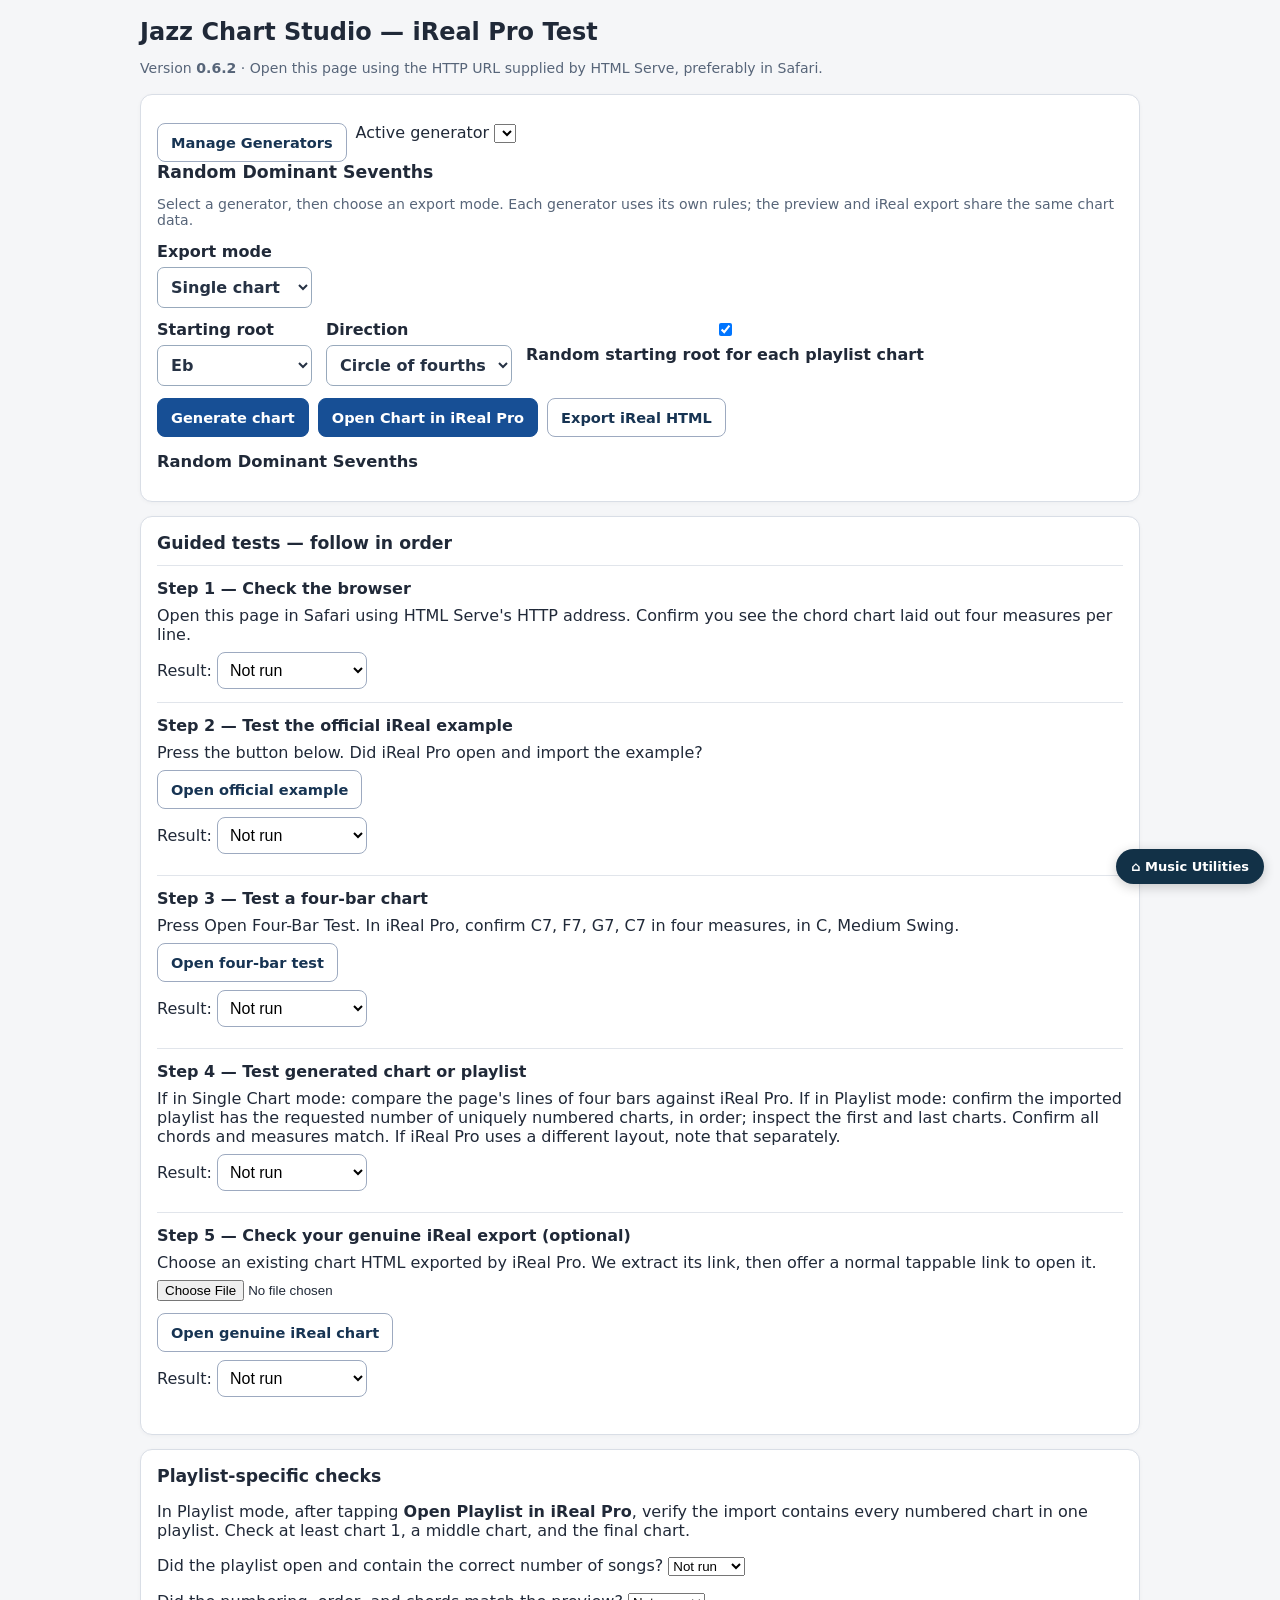
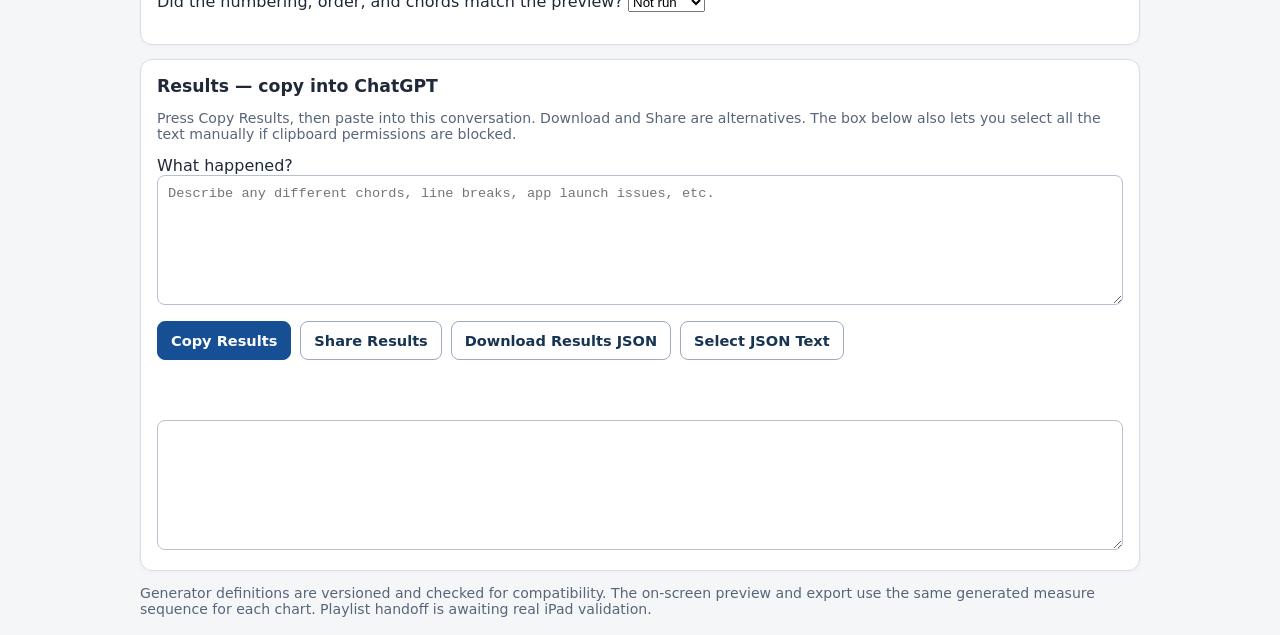
==== jazz-chart-studio-v0.6.2/index.html @ 8193cdda "Deploy jazz-chart-studio-v0.6.2/index.html" ====
<!doctype html>
<html lang="en"><head><meta charset="utf-8"><meta name="viewport" content="width=device-width, initial-scale=1"><title>Jazz Chart Studio — Guided iReal Pro Test</title><link rel="stylesheet" href="css/style.css"></head>
<body><main class="wrap"><header><h1>Jazz Chart Studio — iReal Pro Test</h1><p class="muted">Version <strong id="app-version">0.6.2</strong> · Open this page using the HTTP URL supplied by HTML Serve, preferably in Safari.</p></header>
<section class="panel"><div class="actions"><button id="manage-generators">Manage Generators</button><label>Active generator <select id="generator-select"></select></label></div><div id="generator-manager" class="panel" hidden><h2>Manage Generators</h2><p class="muted">Import legacy JSON generators or schemaVersion 1 definitions. Imported generators are stored in this browser. Built-in generators cannot be permanently deleted.</p><div id="generator-list"></div><div class="actions"><label>Add generator JSON <input id="generator-file" type="file" accept=".json,application/json"></label><button id="export-generator">Download Selected Generator JSON</button></div><p id="generator-message" role="status"></p></div><h2 id="generator-heading">Random Dominant Sevenths</h2>
<p class="muted">Select a generator, then choose an export mode. Each generator uses its own rules; the preview and iReal export share the same chart data.</p>
<div class="options"><label>Export mode <select id="export-mode"><option value="chart">Single chart</option><option value="playlist">Playlist</option></select></label><label id="playlist-count-label" hidden>Charts in playlist <input type="number" id="playlist-count" value="12" min="2" max="50" step="1"></label></div>
<div id="circle-options" class="options" hidden><label>Starting root <select id="starting-key"><option value="C">C</option><option value="Db">Db</option><option value="D">D</option><option value="Eb" selected>Eb</option><option value="E">E</option><option value="F">F</option><option value="F#">F#</option><option value="Gb">Gb</option><option value="G">G</option><option value="Ab">Ab</option><option value="A">A</option><option value="Bb">Bb</option><option value="B">B</option><option value="C#">C#</option><option value="D#">D#</option><option value="G#">G#</option><option value="A#">A#</option></select></label><label>Direction <select id="circle-direction"><option value="fourths">Circle of fourths</option><option value="fifths">Circle of fifths</option></select></label><label id="random-start-label" hidden><input type="checkbox" id="random-starts" checked> Random starting root for each playlist chart</label></div>
<div class="actions"><button class="primary" id="generate">Generate chart</button><a id="open-ireal" class="action-link primary" href="#">Open Chart in iReal Pro</a><button id="download-ireal">Export iReal HTML</button></div>
<div id="batch-summary" aria-live="polite"></div><div id="playlist-navigator" class="actions" hidden><label for="chart-select">Preview chart <select id="chart-select"></select></label></div>
<h3 id="preview-title">Random Dominant Sevenths</h3><div id="meta"></div><div id="score" aria-label="Generated chord chart"></div><div id="checks" aria-live="polite"></div></section>
<section class="panel"><h2>Guided tests — follow in order</h2>
<div class="step"><strong>Step 1 — Check the browser</strong><p>Open this page in Safari using HTML Serve's HTTP address. Confirm you see the chord chart laid out four measures per line.</p><label>Result: <select data-test="environment"><option value="not-run">Not run</option><option value="pass">PASS</option><option value="partial">PARTIAL</option><option value="fail">FAIL</option></select></label></div>
<div class="step"><strong>Step 2 — Test the official iReal example</strong><p>Press the button below. Did iReal Pro open and import the example?</p><a id="official" class="action-link" href="irealbook://Song%20Title%3DLastName%20FirstName%3DMedium%20Swing%3DAb%3Dn%3DT44*A%7BC%5E7%20%7CA-7%20%7CD-9%20%7CG7%235%20%7D">Open official example</a><p><label>Result: <select data-test="official"><option value="not-run">Not run</option><option value="pass">PASS</option><option value="partial">PARTIAL</option><option value="fail">FAIL</option></select></label></p></div>
<div class="step"><strong>Step 3 — Test a four-bar chart</strong><p>Press Open Four-Bar Test. In iReal Pro, confirm C7, F7, G7, C7 in four measures, in C, Medium Swing.</p><a id="simple" class="action-link" href="#">Open four-bar test</a><p><label>Result: <select data-test="simple"><option value="not-run">Not run</option><option value="pass">PASS</option><option value="partial">PARTIAL</option><option value="fail">FAIL</option></select></label></p></div>
<div class="step"><strong>Step 4 — Test generated chart or playlist</strong><p>If in Single Chart mode: compare the page's lines of four bars against iReal Pro. If in Playlist mode: confirm the imported playlist has the requested number of uniquely numbered charts, in order; inspect the first and last charts. Confirm all chords and measures match. If iReal Pro uses a different layout, note that separately.</p><p><label>Result: <select data-test="full"><option value="not-run">Not run</option><option value="pass">PASS</option><option value="partial">PARTIAL</option><option value="fail">FAIL</option></select></label></p></div>
<div class="step"><strong>Step 5 — Check your genuine iReal export (optional)</strong><p>Choose an existing chart HTML exported by iReal Pro. We extract its link, then offer a normal tappable link to open it.</p><input id="genuine-file" type="file" accept=".html,text/html"><div class="actions"><a id="genuine-link" class="action-link" hidden>Open genuine iReal chart</a></div><p><label>Result: <select data-test="real"><option value="not-run">Not run</option><option value="pass">PASS</option><option value="partial">PARTIAL</option><option value="fail">FAIL</option></select></label></p></div>
</section>
<section class="panel"><h2>Playlist-specific checks</h2><p>In Playlist mode, after tapping <b>Open Playlist in iReal Pro</b>, verify the import contains every numbered chart in one playlist. Check at least chart 1, a middle chart, and the final chart.</p><label>Did the playlist open and contain the correct number of songs? <select data-test="playlist-import"><option value="not-run">Not run</option><option value="pass">PASS</option><option value="partial">PARTIAL</option><option value="fail">FAIL</option></select></label><p><label>Did the numbering, order, and chords match the preview? <select data-test="playlist-accuracy"><option value="not-run">Not run</option><option value="pass">PASS</option><option value="partial">PARTIAL</option><option value="fail">FAIL</option></select></label></p></section>
<section class="panel"><h2>Results — copy into ChatGPT</h2><p class="muted">Press Copy Results, then paste into this conversation. Download and Share are alternatives. The box below also lets you select all the text manually if clipboard permissions are blocked.</p><label for="notes">What happened?</label><textarea id="notes" placeholder="Describe any different chords, line breaks, app launch issues, etc."></textarea><div class="actions"><button class="primary" id="copy-results">Copy Results</button><button id="share-results">Share Results</button><button id="download-results">Download Results JSON</button><button id="select-results">Select JSON Text</button></div><p id="status" role="status"></p><textarea id="result-json" readonly aria-label="Diagnostic JSON results"></textarea></section>
<footer class="muted">Generator definitions are versioned and checked for compatibility. The on-screen preview and export use the same generated measure sequence for each chart. Playlist handoff is awaiting real iPad validation.</footer></main><script src="js/app.js" defer></script><a href="../index.html" style="position:fixed;bottom:16px;right:16px;z-index:999999;background:#123147;color:white;padding:10px 15px;border-radius:24px;text-decoration:none;font:600 13px system-ui;box-shadow:0 3px 12px #0003">⌂ Music Utilities</a></body></html>
---- jazz-chart-studio-v0.6.2/css/style.css ----
:root{font-family:system-ui,-apple-system,sans-serif;color:#202938;background:#f5f6f8}*{box-sizing:border-box}body{margin:0;padding:18px}.wrap{max-width:1000px;margin:auto}header{margin-bottom:18px}h1{margin:0 0 5px;font-size:1.5rem}h2{font-size:1.08rem;margin:0 0 12px}.muted{color:#576579;font-size:.88rem}.panel{background:white;border:1px solid #d9dee6;border-radius:12px;padding:16px;margin:14px 0;box-shadow:0 1px 4px #00000009}.actions{display:flex;flex-wrap:wrap;gap:9px;margin-top:12px}button,.action-link{appearance:none;border:1px solid #9daac0;color:#173453;background:#fff;padding:10px 13px;border-radius:8px;font:600 .91rem system-ui;cursor:pointer;text-decoration:none;display:inline-block}button.primary,.action-link.primary{color:white;background:#174f95;border-color:#174f95}button:disabled{opacity:.55;cursor:not-allowed}button:focus-visible,.action-link:focus-visible{outline:3px solid #f0b852}#score{margin:14px 0}.system{display:grid;grid-template-columns:repeat(4,minmax(0,1fr));border-top:2px solid #263244;border-bottom:2px solid #263244;margin:17px 0 23px}.bar{border-left:1px solid #263244;min-height:74px;padding:9px 9px 20px;position:relative;font:bold clamp(16px,4vw,27px) Georgia,serif}.bar:last-child{border-right:2px solid #263244}.bar .bar-number{position:absolute;bottom:4px;left:8px;color:#6a7687;font:11px system-ui}.bar .same{color:#667485}.bar:first-child{border-left-width:2px}.tag{display:inline-block;border:1px solid #d1dbe5;border-radius:30px;padding:5px 9px;margin-right:7px;font-size:.82rem}.step{border-top:1px solid #e1e5eb;padding:13px 0}.step:first-child{border:0;padding-top:0}.step p{margin:8px 0}.step select{padding:8px;border:1px solid #9daac0;border-radius:8px;background:#fff;font-size:1rem;width:150px}textarea{width:100%;min-height:130px;border:1px solid #b7c1ce;border-radius:8px;padding:10px;font-size:.85rem}#status{padding:9px 0;font-weight:600;min-height:28px}#checks>div{padding:5px 0;border-bottom:1px solid #edf0f3}.pass{color:#137046}.fail{color:#a12323}.warning{color:#805300}input[type=file]{max-width:100%}@media(max-width:480px){body{padding:10px}.panel{padding:12px}.bar{padding:7px 5px 20px;min-height:60px}.actions>*{flex-grow:1;text-align:center}}

.options{display:flex;flex-wrap:wrap;gap:14px;margin:12px 0}.options label{display:flex;flex-direction:column;gap:6px;font-weight:600}.options select,.options input,#chart-select{border:1px solid #98a9bc;border-radius:7px;padding:9px;font:inherit;background:white;color:#263244;min-width:155px}#batch-summary{margin:14px 0;font-weight:600;color:#174f95}#preview-title{margin:15px 0 8px;font-size:1.02rem}#playlist-navigator label{display:flex;align-items:center;gap:9px;flex-wrap:wrap}#playlist-count-label[hidden],#playlist-navigator[hidden]{display:none}
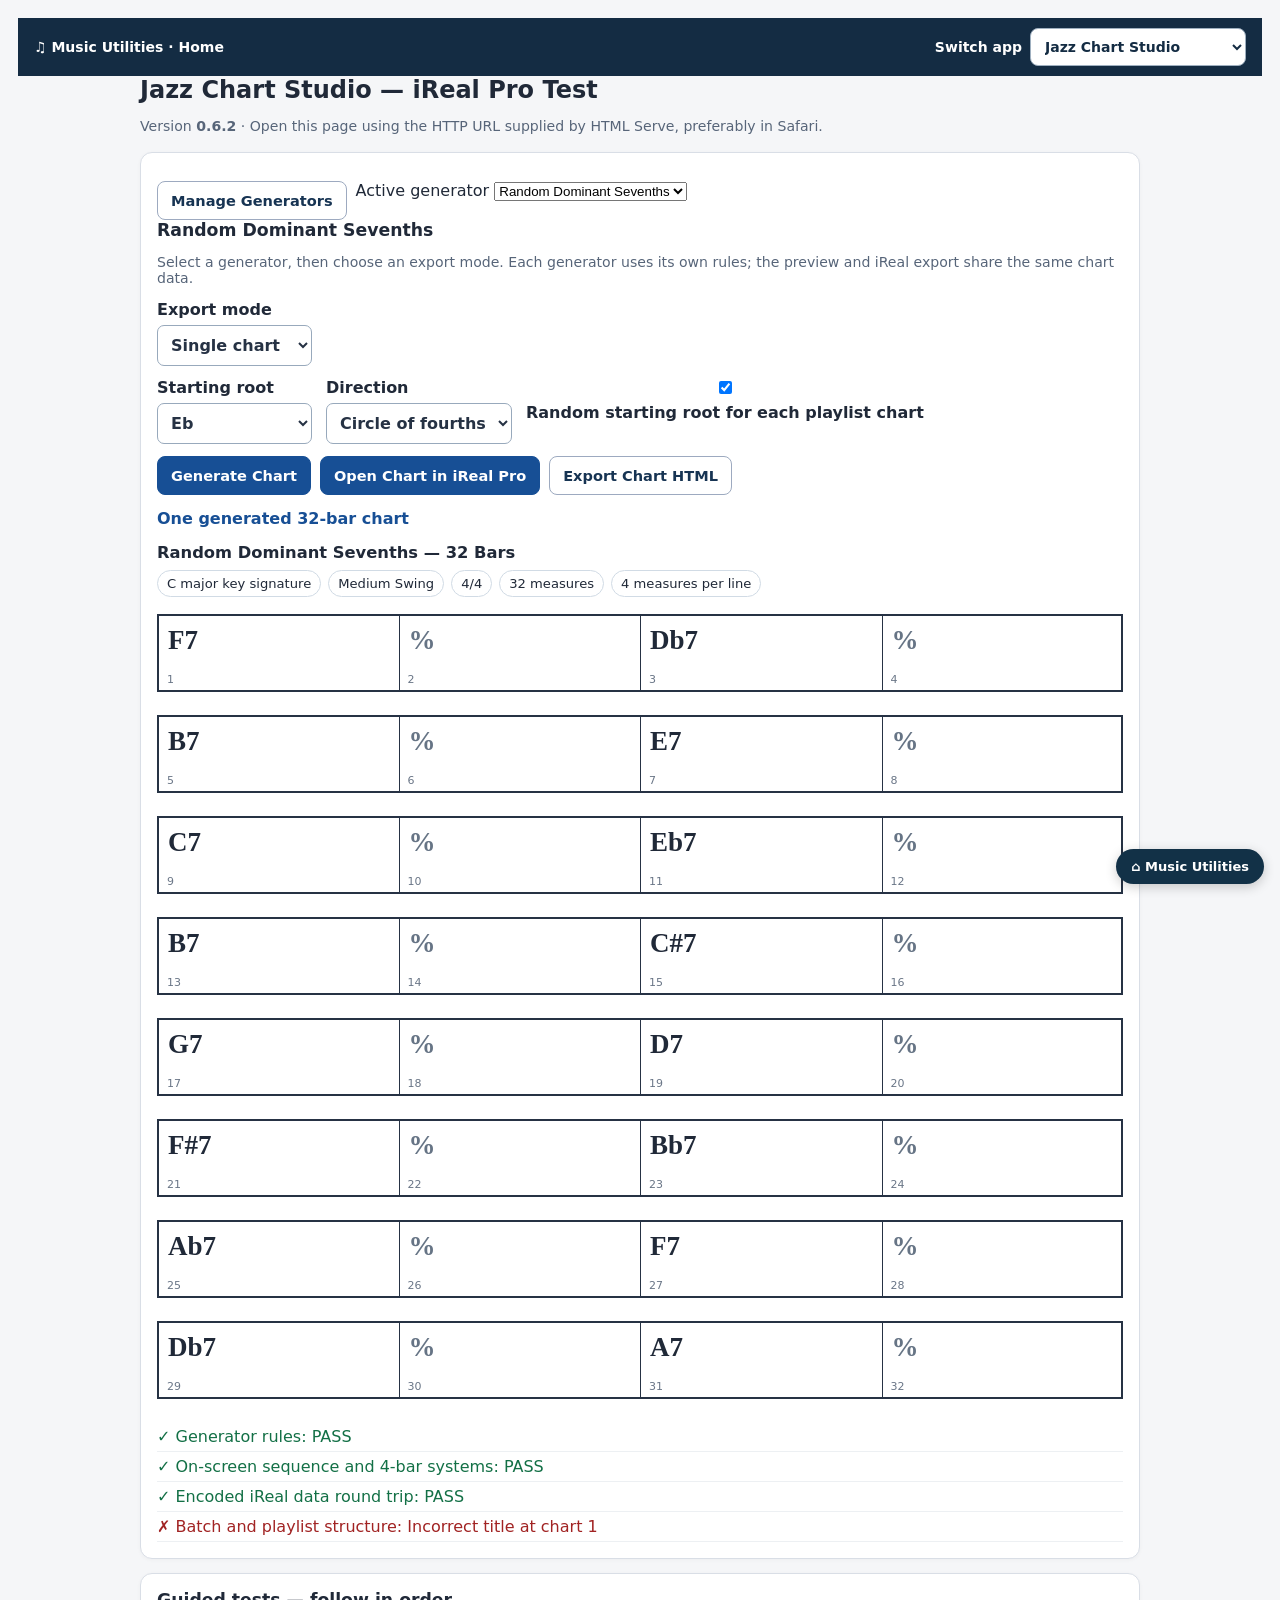
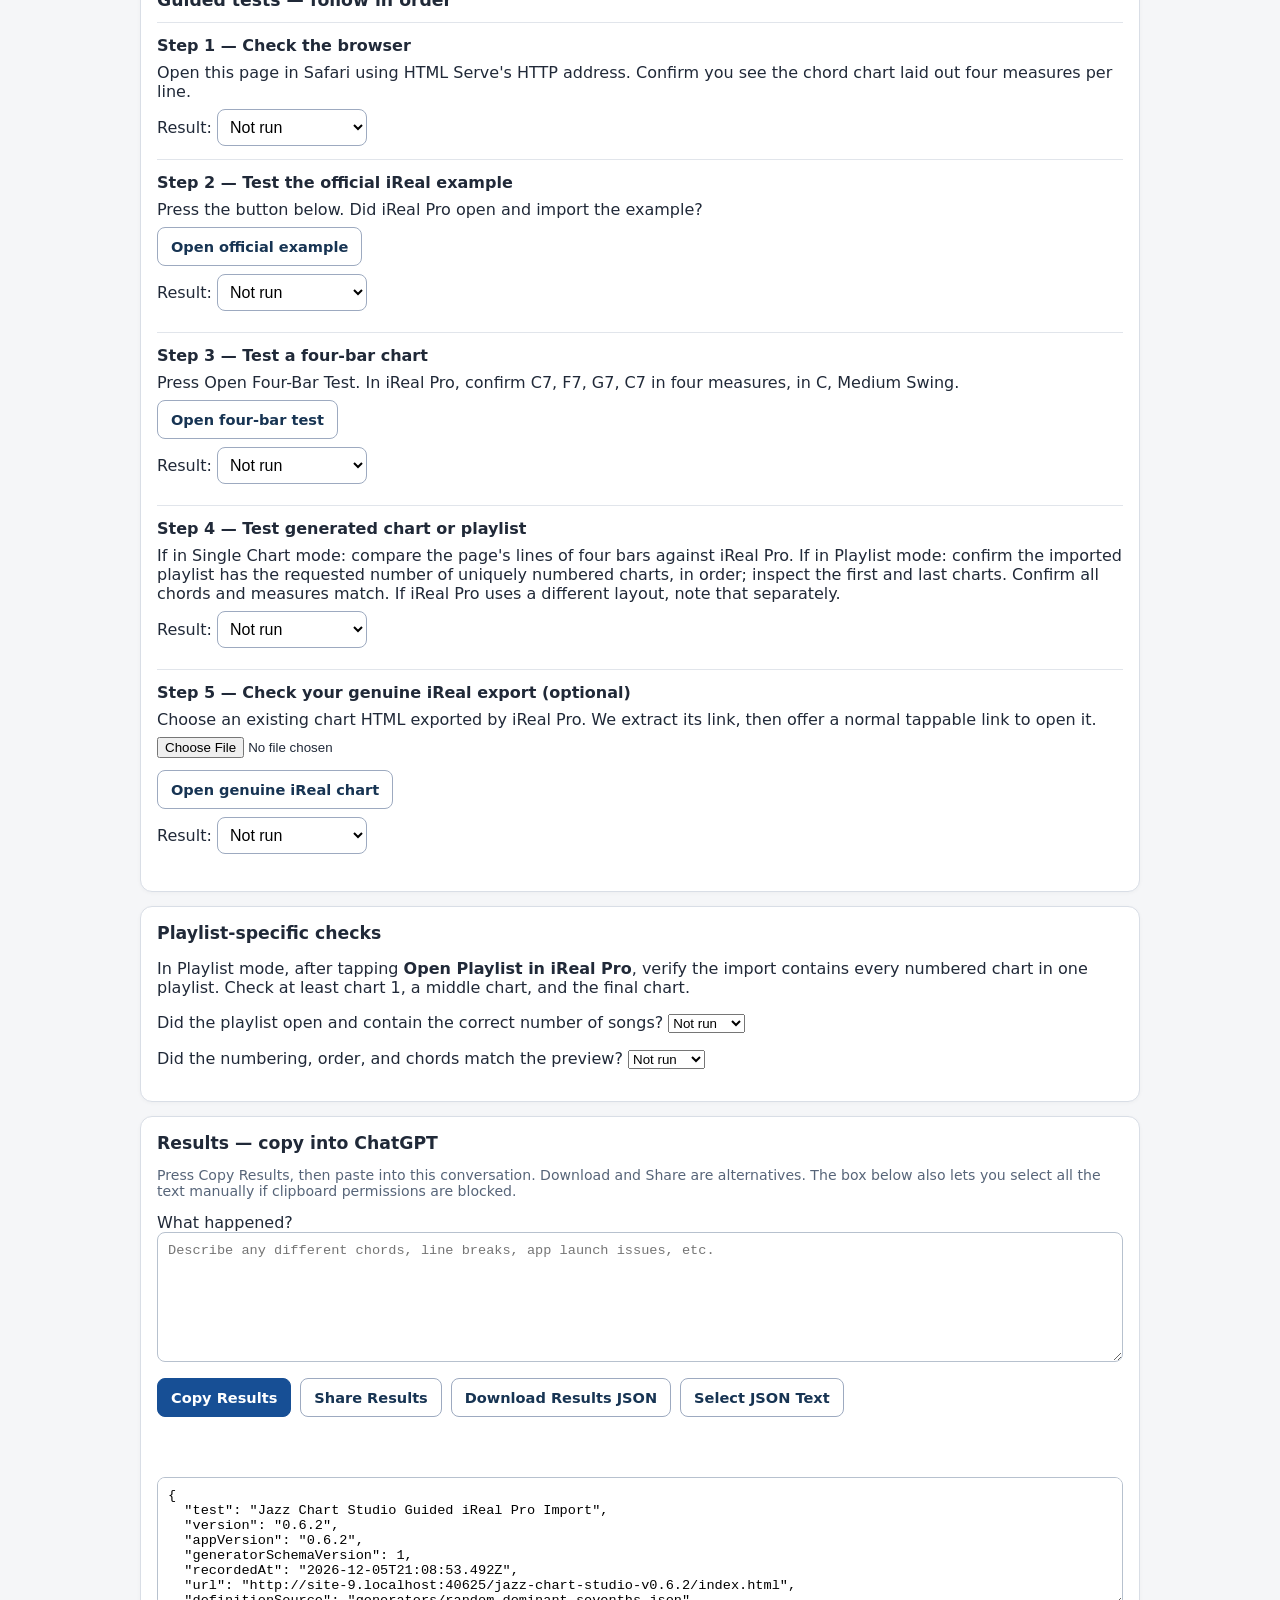
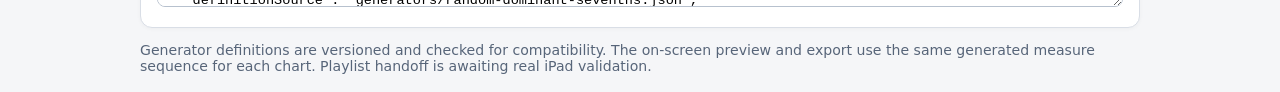
==== commit baa9cf75: "Add shared Music Utilities home and app-switcher navigation" ====
--- a/jazz-chart-studio-v0.6.2/index.html
+++ b/jazz-chart-studio-v0.6.2/index.html
@@ -1,6 +1,6 @@
 <!doctype html>
 <html lang="en"><head><meta charset="utf-8"><meta name="viewport" content="width=device-width, initial-scale=1"><title>Jazz Chart Studio — Guided iReal Pro Test</title><link rel="stylesheet" href="css/style.css"></head>
-<body><main class="wrap"><header><h1>Jazz Chart Studio — iReal Pro Test</h1><p class="muted">Version <strong id="app-version">0.6.2</strong> · Open this page using the HTTP URL supplied by HTML Serve, preferably in Safari.</p></header>
+<body><nav aria-label="Music Utilities navigation" style="display:flex;align-items:center;justify-content:space-between;gap:12px;flex-wrap:wrap;padding:10px 16px;background:#142c43;color:#fff;font:600 14px system-ui,-apple-system,sans-serif;position:relative;z-index:100"><a href="../index.html" style="color:#fff;text-decoration:none;font-weight:750">♫ Music Utilities · Home</a><label style="display:flex;align-items:center;gap:8px;color:#fff">Switch app <select aria-label="Switch application" onchange="if(this.value)window.location.assign(this.value)" style="max-width:220px;min-height:38px;padding:7px 10px;border:1px solid #9fb0c0;border-radius:8px;background:#fff;color:#142c43;font:600 14px system-ui"><option value="" selected>Jazz Chart Studio</option><option value="../index.html">Home</option><option value="../Spotify-Setlist-Builder.html">Spotify Setlist Builder</option></select></label></nav><main class="wrap"><header><h1>Jazz Chart Studio — iReal Pro Test</h1><p class="muted">Version <strong id="app-version">0.6.2</strong> · Open this page using the HTTP URL supplied by HTML Serve, preferably in Safari.</p></header>
 <section class="panel"><div class="actions"><button id="manage-generators">Manage Generators</button><label>Active generator <select id="generator-select"></select></label></div><div id="generator-manager" class="panel" hidden><h2>Manage Generators</h2><p class="muted">Import legacy JSON generators or schemaVersion 1 definitions. Imported generators are stored in this browser. Built-in generators cannot be permanently deleted.</p><div id="generator-list"></div><div class="actions"><label>Add generator JSON <input id="generator-file" type="file" accept=".json,application/json"></label><button id="export-generator">Download Selected Generator JSON</button></div><p id="generator-message" role="status"></p></div><h2 id="generator-heading">Random Dominant Sevenths</h2>
 <p class="muted">Select a generator, then choose an export mode. Each generator uses its own rules; the preview and iReal export share the same chart data.</p>
 <div class="options"><label>Export mode <select id="export-mode"><option value="chart">Single chart</option><option value="playlist">Playlist</option></select></label><label id="playlist-count-label" hidden>Charts in playlist <input type="number" id="playlist-count" value="12" min="2" max="50" step="1"></label></div>
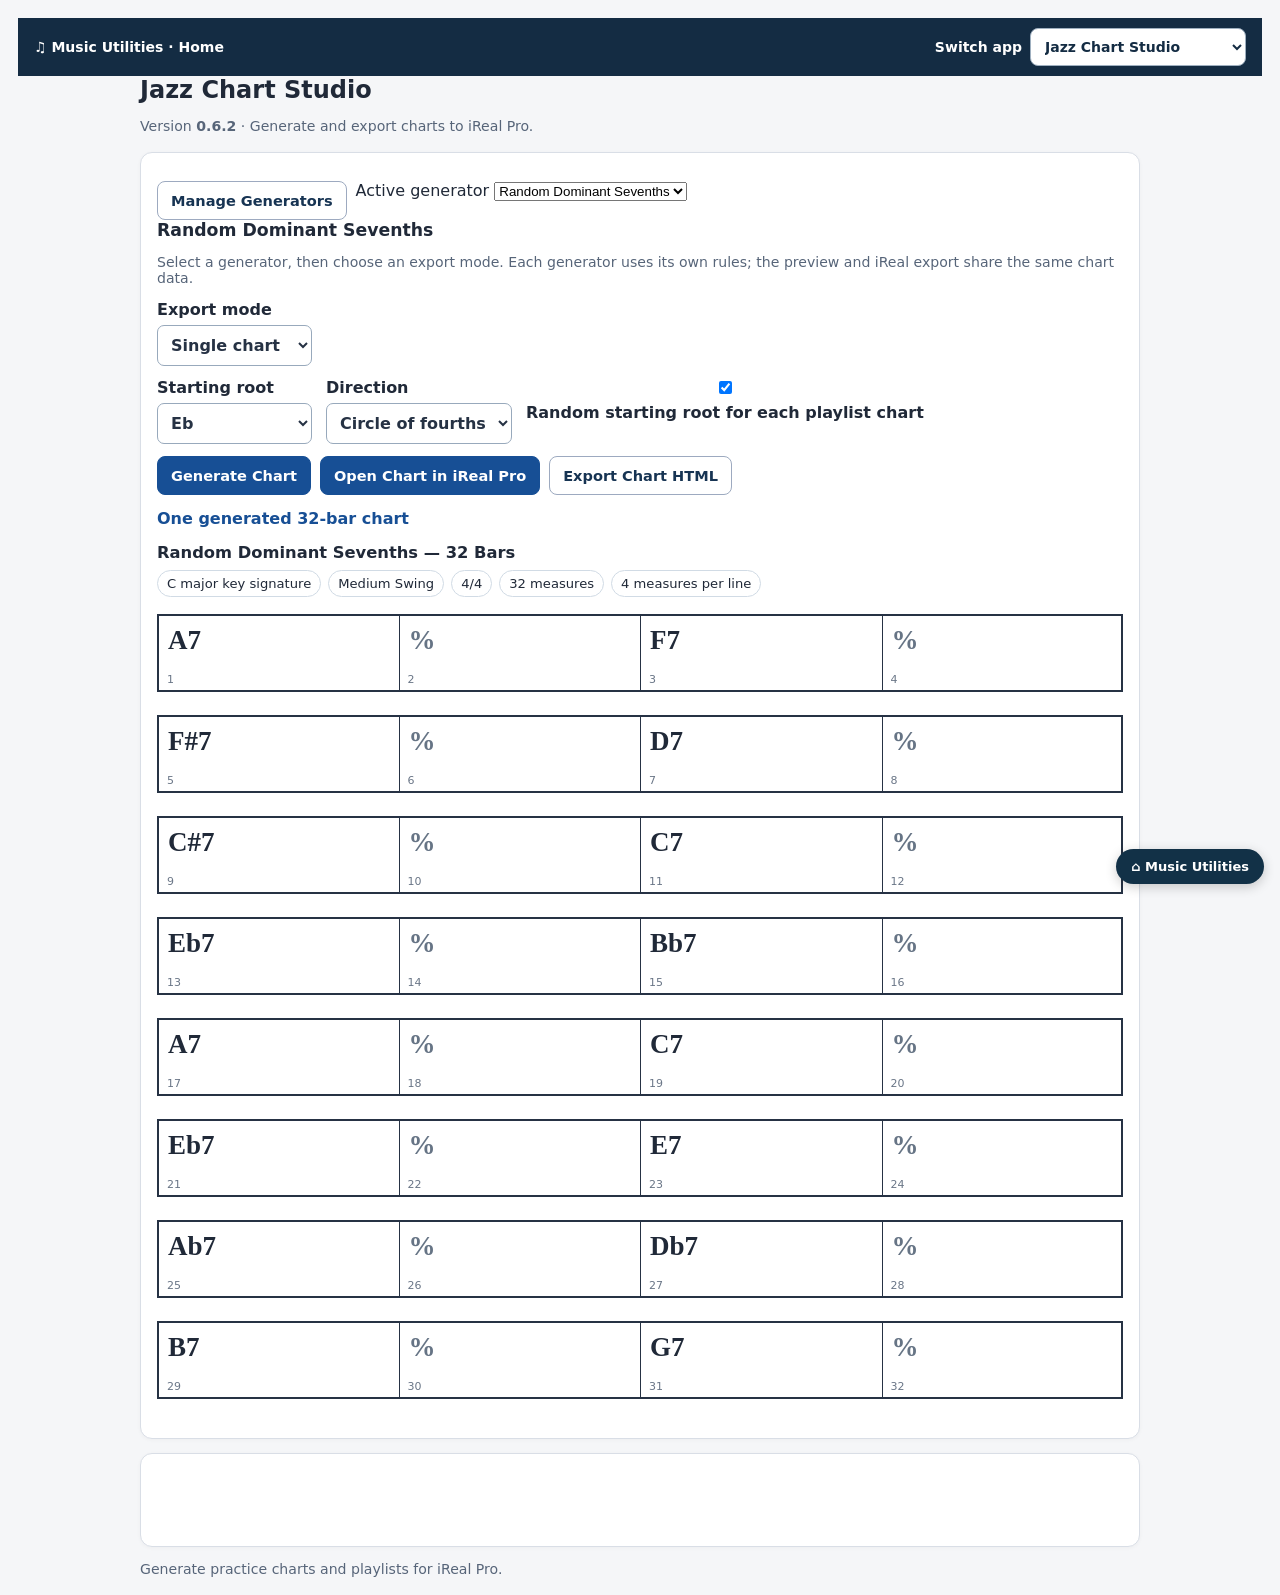
==== commit 659a4130: "Remove Jazz Chart Studio test and debug interface" ====
--- a/jazz-chart-studio-v0.6.2/index.html
+++ b/jazz-chart-studio-v0.6.2/index.html
@@ -1,20 +1,20 @@
 <!doctype html>
-<html lang="en"><head><meta charset="utf-8"><meta name="viewport" content="width=device-width, initial-scale=1"><title>Jazz Chart Studio — Guided iReal Pro Test</title><link rel="stylesheet" href="css/style.css"></head>
-<body><nav aria-label="Music Utilities navigation" style="display:flex;align-items:center;justify-content:space-between;gap:12px;flex-wrap:wrap;padding:10px 16px;background:#142c43;color:#fff;font:600 14px system-ui,-apple-system,sans-serif;position:relative;z-index:100"><a href="../index.html" style="color:#fff;text-decoration:none;font-weight:750">♫ Music Utilities · Home</a><label style="display:flex;align-items:center;gap:8px;color:#fff">Switch app <select aria-label="Switch application" onchange="if(this.value)window.location.assign(this.value)" style="max-width:220px;min-height:38px;padding:7px 10px;border:1px solid #9fb0c0;border-radius:8px;background:#fff;color:#142c43;font:600 14px system-ui"><option value="" selected>Jazz Chart Studio</option><option value="../index.html">Home</option><option value="../Spotify-Setlist-Builder.html">Spotify Setlist Builder</option></select></label></nav><main class="wrap"><header><h1>Jazz Chart Studio — iReal Pro Test</h1><p class="muted">Version <strong id="app-version">0.6.2</strong> · Open this page using the HTTP URL supplied by HTML Serve, preferably in Safari.</p></header>
+<html lang="en"><head><meta charset="utf-8"><meta name="viewport" content="width=device-width, initial-scale=1"><title>Jazz Chart Studio</title><link rel="stylesheet" href="css/style.css"></head>
+<body><nav aria-label="Music Utilities navigation" style="display:flex;align-items:center;justify-content:space-between;gap:12px;flex-wrap:wrap;padding:10px 16px;background:#142c43;color:#fff;font:600 14px system-ui,-apple-system,sans-serif;position:relative;z-index:100"><a href="../index.html" style="color:#fff;text-decoration:none;font-weight:750">♫ Music Utilities · Home</a><label style="display:flex;align-items:center;gap:8px;color:#fff">Switch app <select aria-label="Switch application" onchange="if(this.value)window.location.assign(this.value)" style="max-width:220px;min-height:38px;padding:7px 10px;border:1px solid #9fb0c0;border-radius:8px;background:#fff;color:#142c43;font:600 14px system-ui"><option value="" selected>Jazz Chart Studio</option><option value="../index.html">Home</option><option value="../Spotify-Setlist-Builder.html">Spotify Setlist Builder</option></select></label></nav><main class="wrap"><header><h1>Jazz Chart Studio</h1><p class="muted">Version <strong id="app-version">0.6.2</strong> · Generate and export charts to iReal Pro.</p></header>
 <section class="panel"><div class="actions"><button id="manage-generators">Manage Generators</button><label>Active generator <select id="generator-select"></select></label></div><div id="generator-manager" class="panel" hidden><h2>Manage Generators</h2><p class="muted">Import legacy JSON generators or schemaVersion 1 definitions. Imported generators are stored in this browser. Built-in generators cannot be permanently deleted.</p><div id="generator-list"></div><div class="actions"><label>Add generator JSON <input id="generator-file" type="file" accept=".json,application/json"></label><button id="export-generator">Download Selected Generator JSON</button></div><p id="generator-message" role="status"></p></div><h2 id="generator-heading">Random Dominant Sevenths</h2>
 <p class="muted">Select a generator, then choose an export mode. Each generator uses its own rules; the preview and iReal export share the same chart data.</p>
 <div class="options"><label>Export mode <select id="export-mode"><option value="chart">Single chart</option><option value="playlist">Playlist</option></select></label><label id="playlist-count-label" hidden>Charts in playlist <input type="number" id="playlist-count" value="12" min="2" max="50" step="1"></label></div>
 <div id="circle-options" class="options" hidden><label>Starting root <select id="starting-key"><option value="C">C</option><option value="Db">Db</option><option value="D">D</option><option value="Eb" selected>Eb</option><option value="E">E</option><option value="F">F</option><option value="F#">F#</option><option value="Gb">Gb</option><option value="G">G</option><option value="Ab">Ab</option><option value="A">A</option><option value="Bb">Bb</option><option value="B">B</option><option value="C#">C#</option><option value="D#">D#</option><option value="G#">G#</option><option value="A#">A#</option></select></label><label>Direction <select id="circle-direction"><option value="fourths">Circle of fourths</option><option value="fifths">Circle of fifths</option></select></label><label id="random-start-label" hidden><input type="checkbox" id="random-starts" checked> Random starting root for each playlist chart</label></div>
 <div class="actions"><button class="primary" id="generate">Generate chart</button><a id="open-ireal" class="action-link primary" href="#">Open Chart in iReal Pro</a><button id="download-ireal">Export iReal HTML</button></div>
 <div id="batch-summary" aria-live="polite"></div><div id="playlist-navigator" class="actions" hidden><label for="chart-select">Preview chart <select id="chart-select"></select></label></div>
-<h3 id="preview-title">Random Dominant Sevenths</h3><div id="meta"></div><div id="score" aria-label="Generated chord chart"></div><div id="checks" aria-live="polite"></div></section>
-<section class="panel"><h2>Guided tests — follow in order</h2>
-<div class="step"><strong>Step 1 — Check the browser</strong><p>Open this page in Safari using HTML Serve's HTTP address. Confirm you see the chord chart laid out four measures per line.</p><label>Result: <select data-test="environment"><option value="not-run">Not run</option><option value="pass">PASS</option><option value="partial">PARTIAL</option><option value="fail">FAIL</option></select></label></div>
-<div class="step"><strong>Step 2 — Test the official iReal example</strong><p>Press the button below. Did iReal Pro open and import the example?</p><a id="official" class="action-link" href="irealbook://Song%20Title%3DLastName%20FirstName%3DMedium%20Swing%3DAb%3Dn%3DT44*A%7BC%5E7%20%7CA-7%20%7CD-9%20%7CG7%235%20%7D">Open official example</a><p><label>Result: <select data-test="official"><option value="not-run">Not run</option><option value="pass">PASS</option><option value="partial">PARTIAL</option><option value="fail">FAIL</option></select></label></p></div>
-<div class="step"><strong>Step 3 — Test a four-bar chart</strong><p>Press Open Four-Bar Test. In iReal Pro, confirm C7, F7, G7, C7 in four measures, in C, Medium Swing.</p><a id="simple" class="action-link" href="#">Open four-bar test</a><p><label>Result: <select data-test="simple"><option value="not-run">Not run</option><option value="pass">PASS</option><option value="partial">PARTIAL</option><option value="fail">FAIL</option></select></label></p></div>
-<div class="step"><strong>Step 4 — Test generated chart or playlist</strong><p>If in Single Chart mode: compare the page's lines of four bars against iReal Pro. If in Playlist mode: confirm the imported playlist has the requested number of uniquely numbered charts, in order; inspect the first and last charts. Confirm all chords and measures match. If iReal Pro uses a different layout, note that separately.</p><p><label>Result: <select data-test="full"><option value="not-run">Not run</option><option value="pass">PASS</option><option value="partial">PARTIAL</option><option value="fail">FAIL</option></select></label></p></div>
-<div class="step"><strong>Step 5 — Check your genuine iReal export (optional)</strong><p>Choose an existing chart HTML exported by iReal Pro. We extract its link, then offer a normal tappable link to open it.</p><input id="genuine-file" type="file" accept=".html,text/html"><div class="actions"><a id="genuine-link" class="action-link" hidden>Open genuine iReal chart</a></div><p><label>Result: <select data-test="real"><option value="not-run">Not run</option><option value="pass">PASS</option><option value="partial">PARTIAL</option><option value="fail">FAIL</option></select></label></p></div>
-</section>
-<section class="panel"><h2>Playlist-specific checks</h2><p>In Playlist mode, after tapping <b>Open Playlist in iReal Pro</b>, verify the import contains every numbered chart in one playlist. Check at least chart 1, a middle chart, and the final chart.</p><label>Did the playlist open and contain the correct number of songs? <select data-test="playlist-import"><option value="not-run">Not run</option><option value="pass">PASS</option><option value="partial">PARTIAL</option><option value="fail">FAIL</option></select></label><p><label>Did the numbering, order, and chords match the preview? <select data-test="playlist-accuracy"><option value="not-run">Not run</option><option value="pass">PASS</option><option value="partial">PARTIAL</option><option value="fail">FAIL</option></select></label></p></section>
-<section class="panel"><h2>Results — copy into ChatGPT</h2><p class="muted">Press Copy Results, then paste into this conversation. Download and Share are alternatives. The box below also lets you select all the text manually if clipboard permissions are blocked.</p><label for="notes">What happened?</label><textarea id="notes" placeholder="Describe any different chords, line breaks, app launch issues, etc."></textarea><div class="actions"><button class="primary" id="copy-results">Copy Results</button><button id="share-results">Share Results</button><button id="download-results">Download Results JSON</button><button id="select-results">Select JSON Text</button></div><p id="status" role="status"></p><textarea id="result-json" readonly aria-label="Diagnostic JSON results"></textarea></section>
-<footer class="muted">Generator definitions are versioned and checked for compatibility. The on-screen preview and export use the same generated measure sequence for each chart. Playlist handoff is awaiting real iPad validation.</footer></main><script src="js/app.js" defer></script><a href="../index.html" style="position:fixed;bottom:16px;right:16px;z-index:999999;background:#123147;color:white;padding:10px 15px;border-radius:24px;text-decoration:none;font:600 13px system-ui;box-shadow:0 3px 12px #0003">⌂ Music Utilities</a></body></html>
+<h3 id="preview-title">Random Dominant Sevenths</h3><div id="meta"></div><div id="score" aria-label="Generated chord chart"></div></section>
+<section class="panel"><p id="status" role="status" aria-live="polite"></p></section>
+<div hidden aria-hidden="true">
+  <div id="checks"></div>
+  <a id="official" href="#"></a><a id="simple" href="#"></a>
+  <input id="genuine-file" type="file"><a id="genuine-link" href="#"></a>
+  <textarea id="notes"></textarea><textarea id="result-json"></textarea>
+  <button id="copy-results"></button><button id="share-results"></button>
+  <button id="download-results"></button><button id="select-results"></button>
+</div>
+<footer class="muted">Generate practice charts and playlists for iReal Pro.</footer></main><script src="js/app.js" defer></script><a href="../index.html" style="position:fixed;bottom:16px;right:16px;z-index:999999;background:#123147;color:white;padding:10px 15px;border-radius:24px;text-decoration:none;font:600 13px system-ui;box-shadow:0 3px 12px #0003">⌂ Music Utilities</a></body></html>
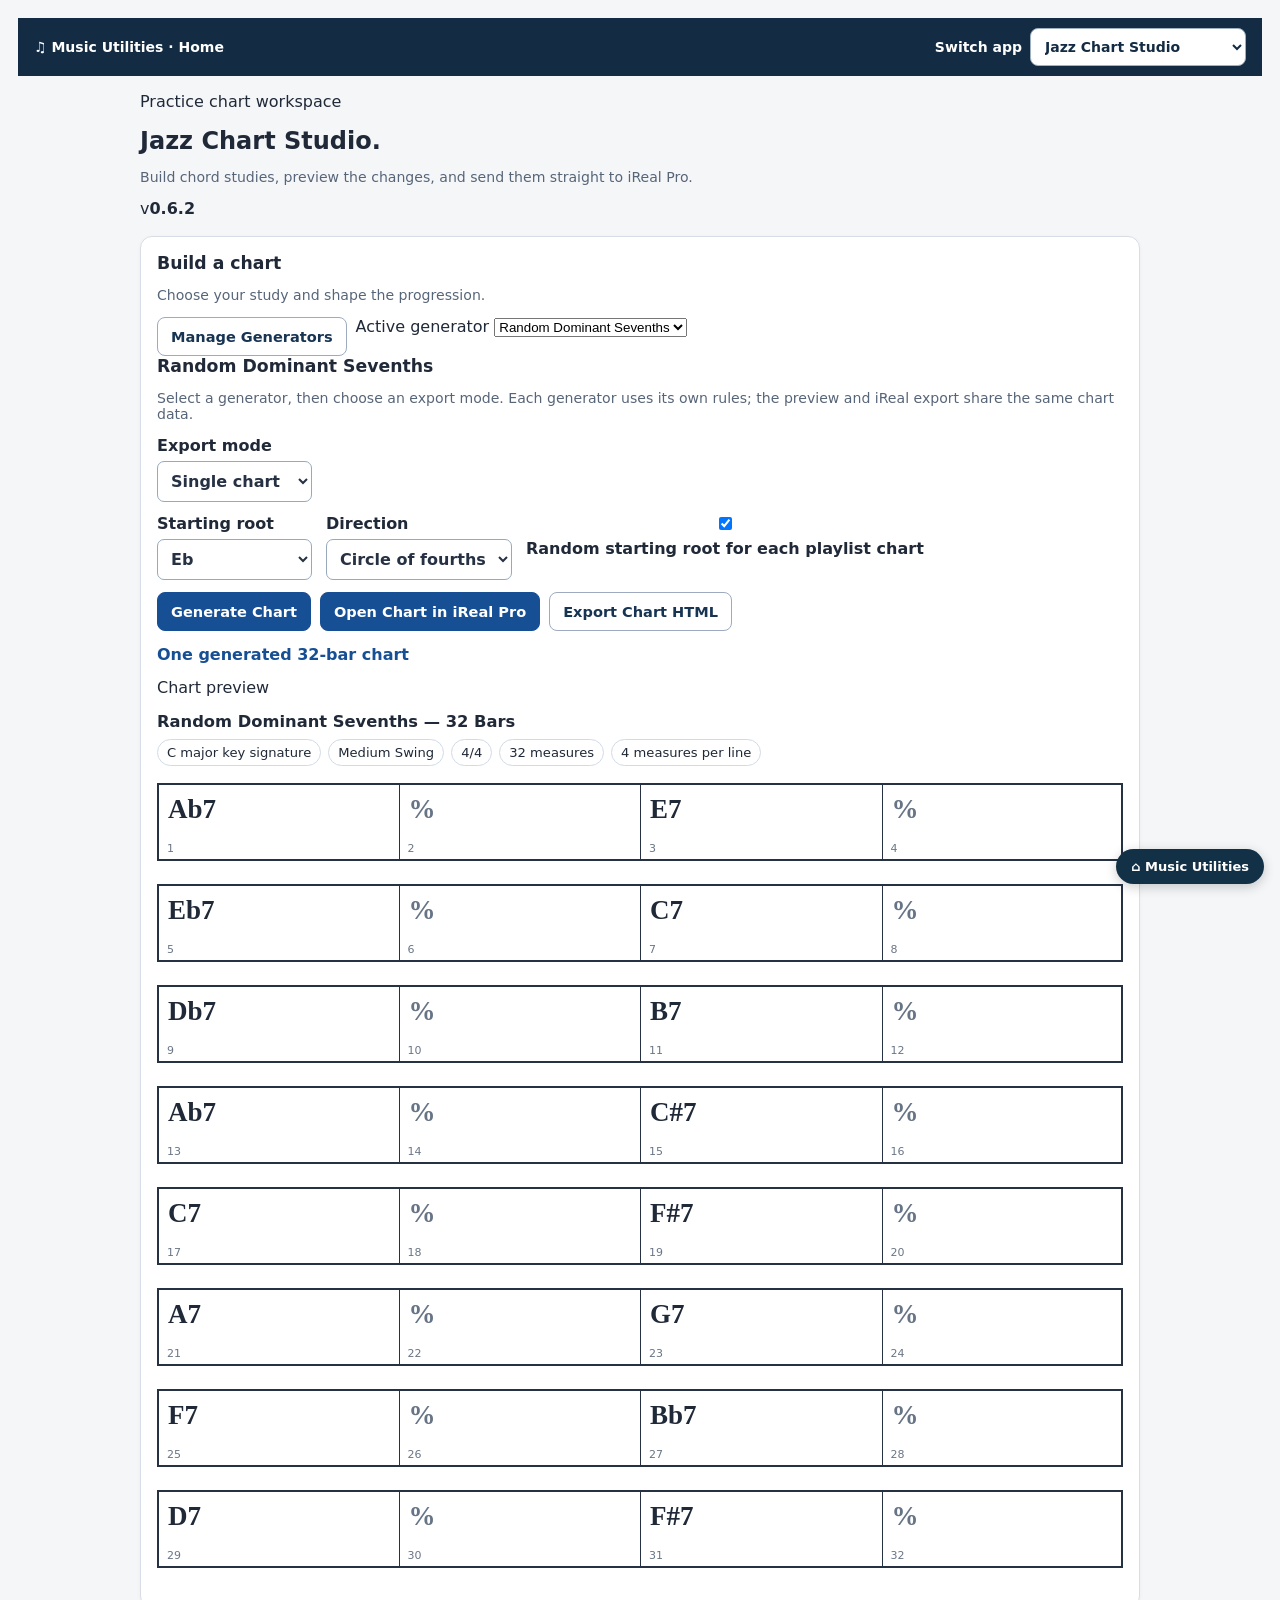
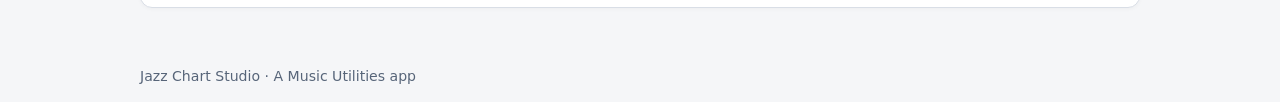
==== commit 94144792: "Restructure Jazz Chart Studio with music-focused workspace hierarchy" ====
--- a/jazz-chart-studio-v0.6.2/index.html
+++ b/jazz-chart-studio-v0.6.2/index.html
@@ -1,14 +1,14 @@
 <!doctype html>
 <html lang="en"><head><meta charset="utf-8"><meta name="viewport" content="width=device-width, initial-scale=1"><title>Jazz Chart Studio</title><link rel="stylesheet" href="css/style.css"></head>
-<body><nav aria-label="Music Utilities navigation" style="display:flex;align-items:center;justify-content:space-between;gap:12px;flex-wrap:wrap;padding:10px 16px;background:#142c43;color:#fff;font:600 14px system-ui,-apple-system,sans-serif;position:relative;z-index:100"><a href="../index.html" style="color:#fff;text-decoration:none;font-weight:750">♫ Music Utilities · Home</a><label style="display:flex;align-items:center;gap:8px;color:#fff">Switch app <select aria-label="Switch application" onchange="if(this.value)window.location.assign(this.value)" style="max-width:220px;min-height:38px;padding:7px 10px;border:1px solid #9fb0c0;border-radius:8px;background:#fff;color:#142c43;font:600 14px system-ui"><option value="" selected>Jazz Chart Studio</option><option value="../index.html">Home</option><option value="../Spotify-Setlist-Builder.html">Spotify Setlist Builder</option></select></label></nav><main class="wrap"><header><h1>Jazz Chart Studio</h1><p class="muted">Version <strong id="app-version">0.6.2</strong> · Generate and export charts to iReal Pro.</p></header>
-<section class="panel"><div class="actions"><button id="manage-generators">Manage Generators</button><label>Active generator <select id="generator-select"></select></label></div><div id="generator-manager" class="panel" hidden><h2>Manage Generators</h2><p class="muted">Import legacy JSON generators or schemaVersion 1 definitions. Imported generators are stored in this browser. Built-in generators cannot be permanently deleted.</p><div id="generator-list"></div><div class="actions"><label>Add generator JSON <input id="generator-file" type="file" accept=".json,application/json"></label><button id="export-generator">Download Selected Generator JSON</button></div><p id="generator-message" role="status"></p></div><h2 id="generator-heading">Random Dominant Sevenths</h2>
+<body><nav aria-label="Music Utilities navigation" style="display:flex;align-items:center;justify-content:space-between;gap:12px;flex-wrap:wrap;padding:10px 16px;background:#142c43;color:#fff;font:600 14px system-ui,-apple-system,sans-serif;position:relative;z-index:100"><a href="../index.html" style="color:#fff;text-decoration:none;font-weight:750">♫ Music Utilities · Home</a><label style="display:flex;align-items:center;gap:8px;color:#fff">Switch app <select aria-label="Switch application" onchange="if(this.value)window.location.assign(this.value)" style="max-width:220px;min-height:38px;padding:7px 10px;border:1px solid #9fb0c0;border-radius:8px;background:#fff;color:#142c43;font:600 14px system-ui"><option value="" selected>Jazz Chart Studio</option><option value="../index.html">Home</option><option value="../Spotify-Setlist-Builder.html">Spotify Setlist Builder</option></select></label></nav><main class="wrap"><header class="studio-header"><div><p class="studio-kicker">Practice chart workspace</p><h1>Jazz Chart Studio<span class="studio-period">.</span></h1><p class="muted">Build chord studies, preview the changes, and send them straight to iReal Pro.</p></div><span class="version-pill">v<strong id="app-version">0.6.2</strong></span></header>
+<section class="panel workspace"><div class="workspace-heading"><div><h2>Build a chart</h2><p class="muted">Choose your study and shape the progression.</p></div></div><div class="actions generator-toolbar"><button id="manage-generators">Manage Generators</button><label>Active generator <select id="generator-select"></select></label></div><div id="generator-manager" class="panel" hidden><h2>Manage Generators</h2><p class="muted">Import legacy JSON generators or schemaVersion 1 definitions. Imported generators are stored in this browser. Built-in generators cannot be permanently deleted.</p><div id="generator-list"></div><div class="actions"><label>Add generator JSON <input id="generator-file" type="file" accept=".json,application/json"></label><button id="export-generator">Download Selected Generator JSON</button></div><p id="generator-message" role="status"></p></div><h2 id="generator-heading">Random Dominant Sevenths</h2>
 <p class="muted">Select a generator, then choose an export mode. Each generator uses its own rules; the preview and iReal export share the same chart data.</p>
 <div class="options"><label>Export mode <select id="export-mode"><option value="chart">Single chart</option><option value="playlist">Playlist</option></select></label><label id="playlist-count-label" hidden>Charts in playlist <input type="number" id="playlist-count" value="12" min="2" max="50" step="1"></label></div>
 <div id="circle-options" class="options" hidden><label>Starting root <select id="starting-key"><option value="C">C</option><option value="Db">Db</option><option value="D">D</option><option value="Eb" selected>Eb</option><option value="E">E</option><option value="F">F</option><option value="F#">F#</option><option value="Gb">Gb</option><option value="G">G</option><option value="Ab">Ab</option><option value="A">A</option><option value="Bb">Bb</option><option value="B">B</option><option value="C#">C#</option><option value="D#">D#</option><option value="G#">G#</option><option value="A#">A#</option></select></label><label>Direction <select id="circle-direction"><option value="fourths">Circle of fourths</option><option value="fifths">Circle of fifths</option></select></label><label id="random-start-label" hidden><input type="checkbox" id="random-starts" checked> Random starting root for each playlist chart</label></div>
-<div class="actions"><button class="primary" id="generate">Generate chart</button><a id="open-ireal" class="action-link primary" href="#">Open Chart in iReal Pro</a><button id="download-ireal">Export iReal HTML</button></div>
+<div class="actions main-actions"><button class="primary" id="generate">Generate chart</button><a id="open-ireal" class="action-link primary" href="#">Open Chart in iReal Pro</a><button id="download-ireal">Export iReal HTML</button></div>
 <div id="batch-summary" aria-live="polite"></div><div id="playlist-navigator" class="actions" hidden><label for="chart-select">Preview chart <select id="chart-select"></select></label></div>
-<h3 id="preview-title">Random Dominant Sevenths</h3><div id="meta"></div><div id="score" aria-label="Generated chord chart"></div></section>
-<section class="panel"><p id="status" role="status" aria-live="polite"></p></section>
+<div class="preview-heading"><span>Chart preview</span><h3 id="preview-title">Random Dominant Sevenths</h3></div><div id="meta"></div><div id="score" aria-label="Generated chord chart"></div></section>
+<section class="status-region"><p id="status" role="status" aria-live="polite"></p></section>
 <div hidden aria-hidden="true">
   <div id="checks"></div>
   <a id="official" href="#"></a><a id="simple" href="#"></a>
@@ -17,4 +17,4 @@
   <button id="copy-results"></button><button id="share-results"></button>
   <button id="download-results"></button><button id="select-results"></button>
 </div>
-<footer class="muted">Generate practice charts and playlists for iReal Pro.</footer></main><script src="js/app.js" defer></script><a href="../index.html" style="position:fixed;bottom:16px;right:16px;z-index:999999;background:#123147;color:white;padding:10px 15px;border-radius:24px;text-decoration:none;font:600 13px system-ui;box-shadow:0 3px 12px #0003">⌂ Music Utilities</a></body></html>
+<footer class="muted">Jazz Chart Studio · A Music Utilities app</footer></main><script src="js/app.js" defer></script><a href="../index.html" style="position:fixed;bottom:16px;right:16px;z-index:999999;background:#123147;color:white;padding:10px 15px;border-radius:24px;text-decoration:none;font:600 13px system-ui;box-shadow:0 3px 12px #0003">⌂ Music Utilities</a></body></html>
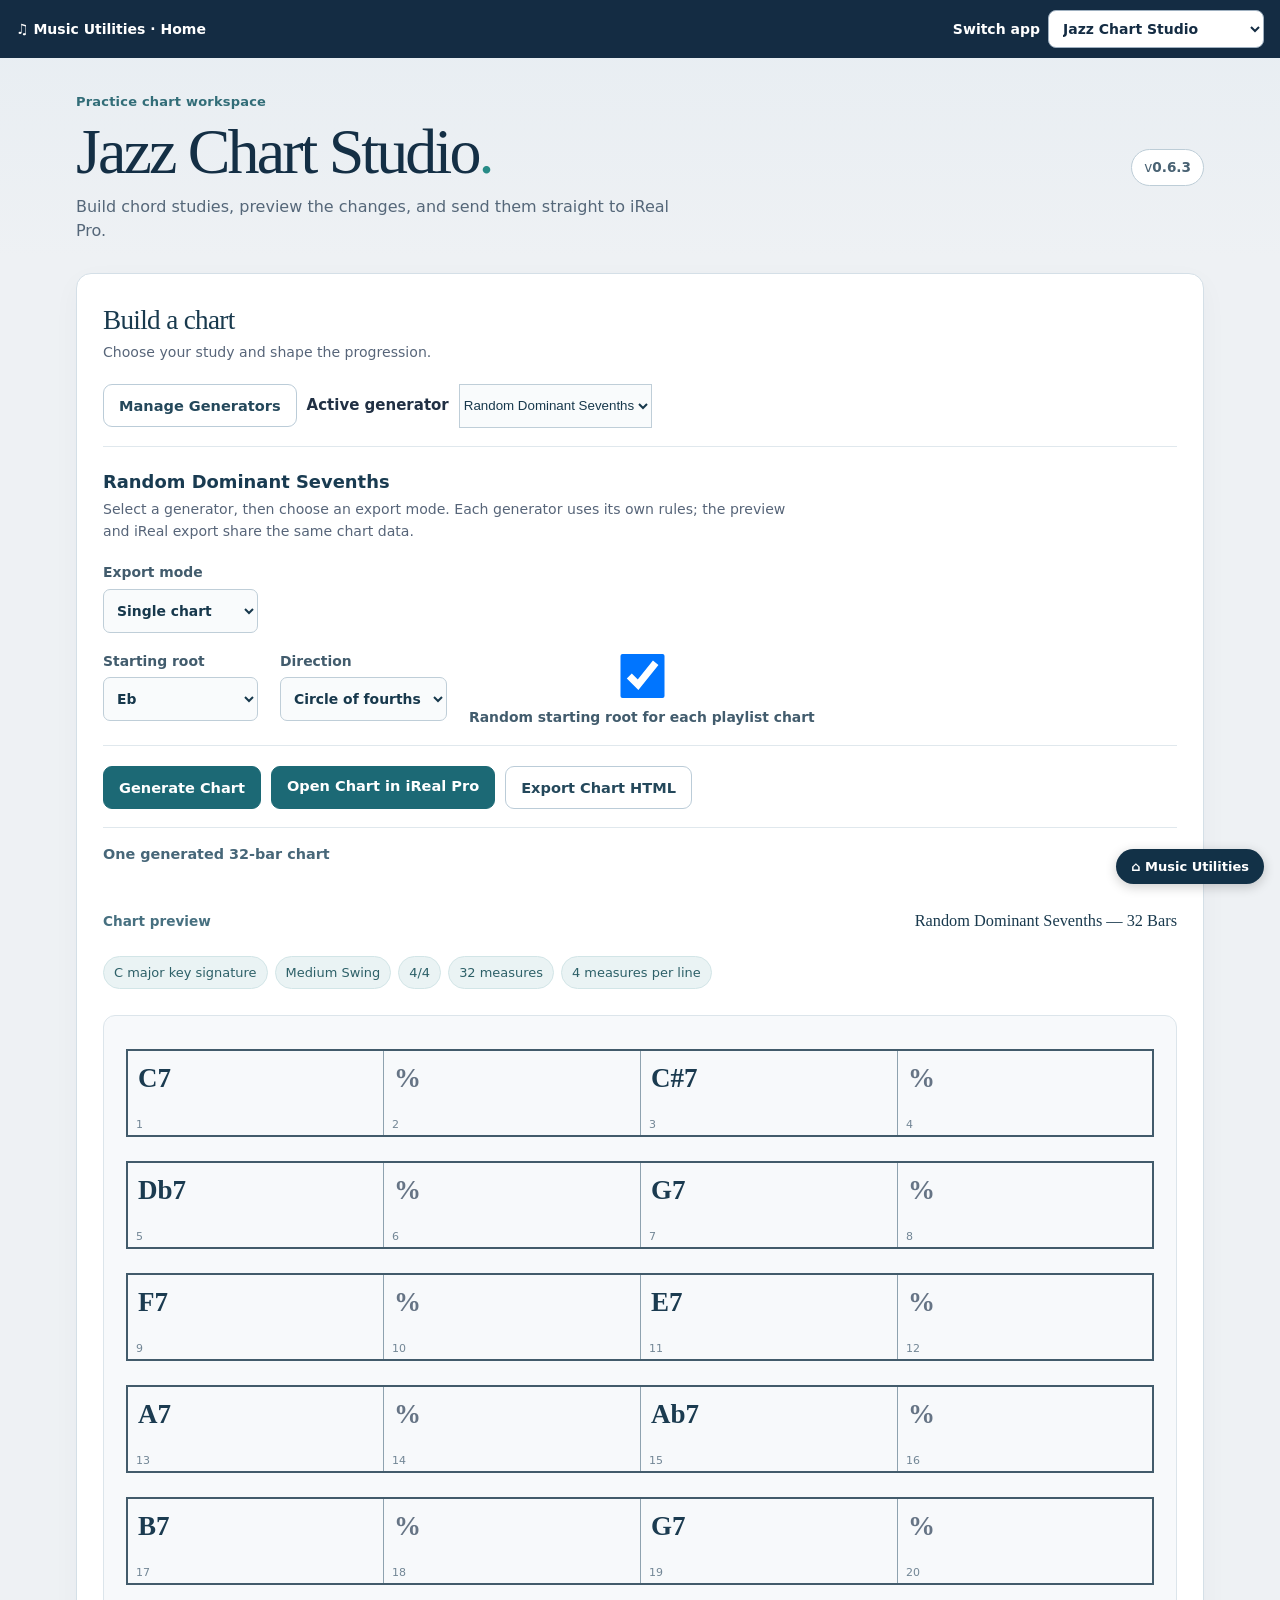
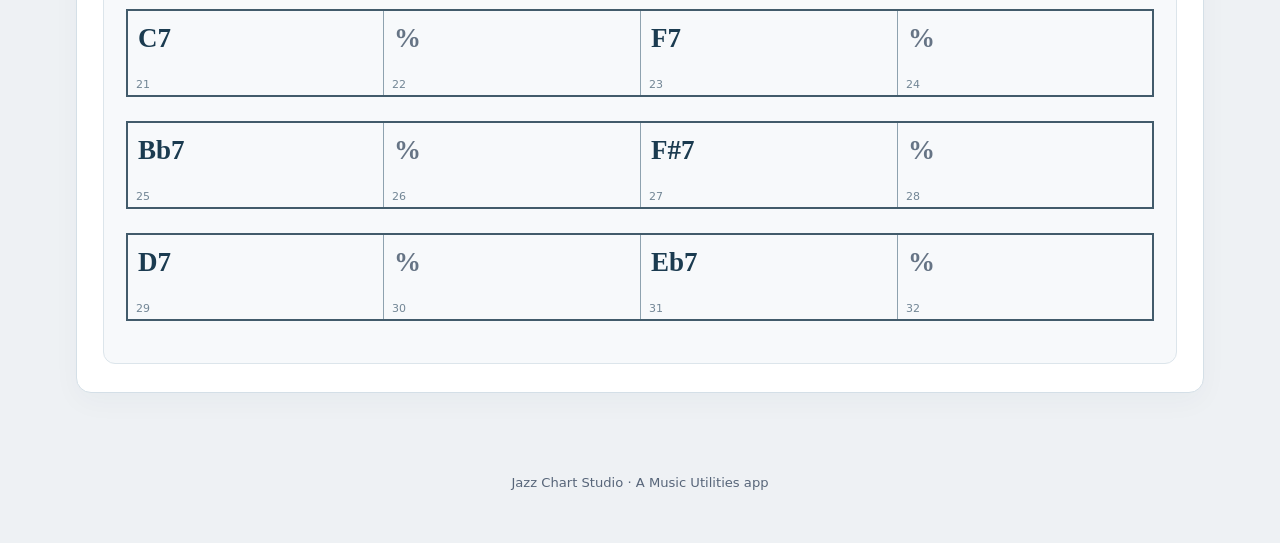
==== commit 94e005f5: "Bump Jazz Chart Studio version to 0.6.3" ====
--- a/jazz-chart-studio-v0.6.2/index.html
+++ b/jazz-chart-studio-v0.6.2/index.html
@@ -1,6 +1,6 @@
 <!doctype html>
 <html lang="en"><head><meta charset="utf-8"><meta name="viewport" content="width=device-width, initial-scale=1"><title>Jazz Chart Studio</title><link rel="stylesheet" href="css/style.css"></head>
-<body><nav aria-label="Music Utilities navigation" style="display:flex;align-items:center;justify-content:space-between;gap:12px;flex-wrap:wrap;padding:10px 16px;background:#142c43;color:#fff;font:600 14px system-ui,-apple-system,sans-serif;position:relative;z-index:100"><a href="../index.html" style="color:#fff;text-decoration:none;font-weight:750">♫ Music Utilities · Home</a><label style="display:flex;align-items:center;gap:8px;color:#fff">Switch app <select aria-label="Switch application" onchange="if(this.value)window.location.assign(this.value)" style="max-width:220px;min-height:38px;padding:7px 10px;border:1px solid #9fb0c0;border-radius:8px;background:#fff;color:#142c43;font:600 14px system-ui"><option value="" selected>Jazz Chart Studio</option><option value="../index.html">Home</option><option value="../Spotify-Setlist-Builder.html">Spotify Setlist Builder</option></select></label></nav><main class="wrap"><header class="studio-header"><div><p class="studio-kicker">Practice chart workspace</p><h1>Jazz Chart Studio<span class="studio-period">.</span></h1><p class="muted">Build chord studies, preview the changes, and send them straight to iReal Pro.</p></div><span class="version-pill">v<strong id="app-version">0.6.2</strong></span></header>
+<body><nav aria-label="Music Utilities navigation" style="display:flex;align-items:center;justify-content:space-between;gap:12px;flex-wrap:wrap;padding:10px 16px;background:#142c43;color:#fff;font:600 14px system-ui,-apple-system,sans-serif;position:relative;z-index:100"><a href="../index.html" style="color:#fff;text-decoration:none;font-weight:750">♫ Music Utilities · Home</a><label style="display:flex;align-items:center;gap:8px;color:#fff">Switch app <select aria-label="Switch application" onchange="if(this.value)window.location.assign(this.value)" style="max-width:220px;min-height:38px;padding:7px 10px;border:1px solid #9fb0c0;border-radius:8px;background:#fff;color:#142c43;font:600 14px system-ui"><option value="" selected>Jazz Chart Studio</option><option value="../index.html">Home</option><option value="../Spotify-Setlist-Builder.html">Spotify Setlist Builder</option></select></label></nav><main class="wrap"><header class="studio-header"><div><p class="studio-kicker">Practice chart workspace</p><h1>Jazz Chart Studio<span class="studio-period">.</span></h1><p class="muted">Build chord studies, preview the changes, and send them straight to iReal Pro.</p></div><span class="version-pill">v<strong id="app-version">0.6.3</strong></span></header>
 <section class="panel workspace"><div class="workspace-heading"><div><h2>Build a chart</h2><p class="muted">Choose your study and shape the progression.</p></div></div><div class="actions generator-toolbar"><button id="manage-generators">Manage Generators</button><label>Active generator <select id="generator-select"></select></label></div><div id="generator-manager" class="panel" hidden><h2>Manage Generators</h2><p class="muted">Import legacy JSON generators or schemaVersion 1 definitions. Imported generators are stored in this browser. Built-in generators cannot be permanently deleted.</p><div id="generator-list"></div><div class="actions"><label>Add generator JSON <input id="generator-file" type="file" accept=".json,application/json"></label><button id="export-generator">Download Selected Generator JSON</button></div><p id="generator-message" role="status"></p></div><h2 id="generator-heading">Random Dominant Sevenths</h2>
 <p class="muted">Select a generator, then choose an export mode. Each generator uses its own rules; the preview and iReal export share the same chart data.</p>
 <div class="options"><label>Export mode <select id="export-mode"><option value="chart">Single chart</option><option value="playlist">Playlist</option></select></label><label id="playlist-count-label" hidden>Charts in playlist <input type="number" id="playlist-count" value="12" min="2" max="50" step="1"></label></div>
--- a/jazz-chart-studio-v0.6.2/css/style.css
+++ b/jazz-chart-studio-v0.6.2/css/style.css
@@ -1,3 +1,51 @@
 :root{font-family:system-ui,-apple-system,sans-serif;color:#202938;background:#f5f6f8}*{box-sizing:border-box}body{margin:0;padding:18px}.wrap{max-width:1000px;margin:auto}header{margin-bottom:18px}h1{margin:0 0 5px;font-size:1.5rem}h2{font-size:1.08rem;margin:0 0 12px}.muted{color:#576579;font-size:.88rem}.panel{background:white;border:1px solid #d9dee6;border-radius:12px;padding:16px;margin:14px 0;box-shadow:0 1px 4px #00000009}.actions{display:flex;flex-wrap:wrap;gap:9px;margin-top:12px}button,.action-link{appearance:none;border:1px solid #9daac0;color:#173453;background:#fff;padding:10px 13px;border-radius:8px;font:600 .91rem system-ui;cursor:pointer;text-decoration:none;display:inline-block}button.primary,.action-link.primary{color:white;background:#174f95;border-color:#174f95}button:disabled{opacity:.55;cursor:not-allowed}button:focus-visible,.action-link:focus-visible{outline:3px solid #f0b852}#score{margin:14px 0}.system{display:grid;grid-template-columns:repeat(4,minmax(0,1fr));border-top:2px solid #263244;border-bottom:2px solid #263244;margin:17px 0 23px}.bar{border-left:1px solid #263244;min-height:74px;padding:9px 9px 20px;position:relative;font:bold clamp(16px,4vw,27px) Georgia,serif}.bar:last-child{border-right:2px solid #263244}.bar .bar-number{position:absolute;bottom:4px;left:8px;color:#6a7687;font:11px system-ui}.bar .same{color:#667485}.bar:first-child{border-left-width:2px}.tag{display:inline-block;border:1px solid #d1dbe5;border-radius:30px;padding:5px 9px;margin-right:7px;font-size:.82rem}.step{border-top:1px solid #e1e5eb;padding:13px 0}.step:first-child{border:0;padding-top:0}.step p{margin:8px 0}.step select{padding:8px;border:1px solid #9daac0;border-radius:8px;background:#fff;font-size:1rem;width:150px}textarea{width:100%;min-height:130px;border:1px solid #b7c1ce;border-radius:8px;padding:10px;font-size:.85rem}#status{padding:9px 0;font-weight:600;min-height:28px}#checks>div{padding:5px 0;border-bottom:1px solid #edf0f3}.pass{color:#137046}.fail{color:#a12323}.warning{color:#805300}input[type=file]{max-width:100%}@media(max-width:480px){body{padding:10px}.panel{padding:12px}.bar{padding:7px 5px 20px;min-height:60px}.actions>*{flex-grow:1;text-align:center}}
 
-.options{display:flex;flex-wrap:wrap;gap:14px;margin:12px 0}.options label{display:flex;flex-direction:column;gap:6px;font-weight:600}.options select,.options input,#chart-select{border:1px solid #98a9bc;border-radius:7px;padding:9px;font:inherit;background:white;color:#263244;min-width:155px}#batch-summary{margin:14px 0;font-weight:600;color:#174f95}#preview-title{margin:15px 0 8px;font-size:1.02rem}#playlist-navigator label{display:flex;align-items:center;gap:9px;flex-wrap:wrap}#playlist-count-label[hidden],#playlist-navigator[hidden]{display:none}+.options{display:flex;flex-wrap:wrap;gap:14px;margin:12px 0}.options label{display:flex;flex-direction:column;gap:6px;font-weight:600}.options select,.options input,#chart-select{border:1px solid #98a9bc;border-radius:7px;padding:9px;font:inherit;background:white;color:#263244;min-width:155px}#batch-summary{margin:14px 0;font-weight:600;color:#174f95}#preview-title{margin:15px 0 8px;font-size:1.02rem}#playlist-navigator label{display:flex;align-items:center;gap:9px;flex-wrap:wrap}#playlist-count-label[hidden],#playlist-navigator[hidden]{display:none}
+/* Music Utilities studio design — Anthropic frontend-design principles:
+   intentional music-workspace hierarchy, accessible controls, restrained motion. */
+:root{font-family:"Avenir Next",Avenir,"Segoe UI",system-ui,sans-serif;color:#213044;background:#eef1f4}
+html{background:#eef1f4}
+body{background:linear-gradient(180deg,#e7edf2 0,#eef1f4 260px);padding:0;min-height:100vh;color:#213044;font-size:15px;line-height:1.5}
+.wrap{max-width:1180px;padding:34px 26px 50px}
+.studio-header{display:flex;align-items:center;justify-content:space-between;gap:20px;margin-bottom:30px}
+.studio-kicker{margin:0 0 6px;color:#326d78;font-weight:750;font-size:13px;letter-spacing:.015em}
+.studio-header h1{font-family:Georgia,"Iowan Old Style",serif;font-weight:500;letter-spacing:-.045em;font-size:clamp(2.4rem,5vw,4rem);line-height:1.05;margin:0 0 10px;color:#142f45}
+.studio-period{color:#278b87}
+.studio-header .muted{max-width:620px;font-size:1rem;margin:0;color:#556779}
+.version-pill{border:1px solid #bdcdd7;background:#fff;border-radius:100px;padding:7px 12px;font-size:.85rem;color:#496273;white-space:nowrap}
+.panel{border:1px solid #d4dfe7;background:#fff;border-radius:15px;padding:26px;box-shadow:0 9px 28px rgba(29,60,83,.035);margin:0 0 20px}
+.workspace-heading h2{font-family:Georgia,"Iowan Old Style",serif;font-size:1.7rem;font-weight:500;color:#193a4e;letter-spacing:-.025em;margin:0 0 2px}
+.workspace-heading p{margin:0 0 20px}
+.generator-toolbar{align-items:center;border-bottom:1px solid #e0e8ed;padding-bottom:18px;margin-bottom:22px}
+.generator-toolbar label{display:flex;align-items:center;gap:10px;font-weight:650}
+.generator-toolbar select{max-width:320px}
+#generator-heading{font-size:1.12rem;font-weight:750;color:#193b51;margin:0 0 4px}
+#generator-heading + p{margin:0 0 20px;max-width:690px}
+.options{gap:18px 22px;margin:18px 0}
+.options label{font-size:.87rem;color:#425c6d}
+.options select,.options input,#chart-select,.generator-toolbar select{min-height:44px;border-color:#bfced8;background:#f9fbfc;color:#17384c}
+.options select:focus-visible,.options input:focus-visible,#chart-select:focus-visible{outline:3px solid #74bbb7;outline-offset:2px}
+.actions{gap:10px}
+button,.action-link{border-radius:9px;min-height:43px;padding:10px 15px;font-weight:700;background:#fff;border:1px solid #bbccd8;color:#24485b;transition:background .15s,border-color .15s}
+button:hover,.action-link:hover{background:#eff6f7;border-color:#78a4af}
+button.primary,.action-link.primary{background:#1c6975;border-color:#1c6975;color:#fff}
+button.primary:hover,.action-link.primary:hover{background:#12525e;border-color:#12525e}
+.main-actions{padding:20px 0 18px;border-top:1px solid #e0e8ed;border-bottom:1px solid #e0e8ed}
+#batch-summary{font-size:.9rem;color:#476779;margin:16px 0}
+.preview-heading{margin-top:28px;display:flex;justify-content:space-between;align-items:baseline;flex-wrap:wrap;gap:6px 16px}
+.preview-heading>span{font-weight:750;font-size:.85rem;color:#477080}
+.preview-heading h3{font-family:Georgia,"Iowan Old Style",serif;font-weight:500;font-size:1.45rem;color:#19394d;margin:0}
+#meta{margin:14px 0 19px}
+.tag{background:#eaf3f4;border:1px solid #d2e5e7;color:#2d6068;padding:6px 10px;font-size:.81rem;margin:0 7px 7px 0}
+#score{background:#f7f9fb;border:1px solid #dce5eb;border-radius:12px;padding:18px 22px;margin:8px 0 2px}
+.system{border-top:2px solid #425b6b;border-bottom:2px solid #425b6b;margin:15px 0 24px}
+.bar{border-left-color:#8ea2af;font-size:clamp(19px,3vw,27px);padding:12px 10px 24px;min-height:84px;color:#1b3b50}
+.bar .bar-number{color:#728695;font-size:11px}
+.bar:last-child{border-right-color:#425b6b}
+.bar:first-child{border-left-color:#425b6b}
+.status-region{padding:0 4px}
+#status{color:#285f6b;font-size:.91rem}
+footer.muted{text-align:center;margin:32px 0 0;font-size:.82rem}
+#generator-manager{background:#f8fafb;box-shadow:none;border-color:#d7e3e9;margin:18px 0}
+@media(max-width:700px){.wrap{padding:22px 13px 34px}.studio-header{align-items:flex-start;margin-bottom:20px}.studio-header h1{font-size:2.65rem}.version-pill{font-size:.75rem}.panel{padding:17px 14px;border-radius:12px}.generator-toolbar label{flex-wrap:wrap}.generator-toolbar select{width:100%;max-width:none}.main-actions>*{flex:1 1 180px;text-align:center}.preview-heading{align-items:flex-start;display:block}.preview-heading h3{margin-top:5px}#score{padding:9px 10px}.bar{padding:9px 6px 23px;min-height:68px}.system{margin:12px 0 20px}}
+@media(prefers-reduced-motion:reduce){button,.action-link{transition:none}}
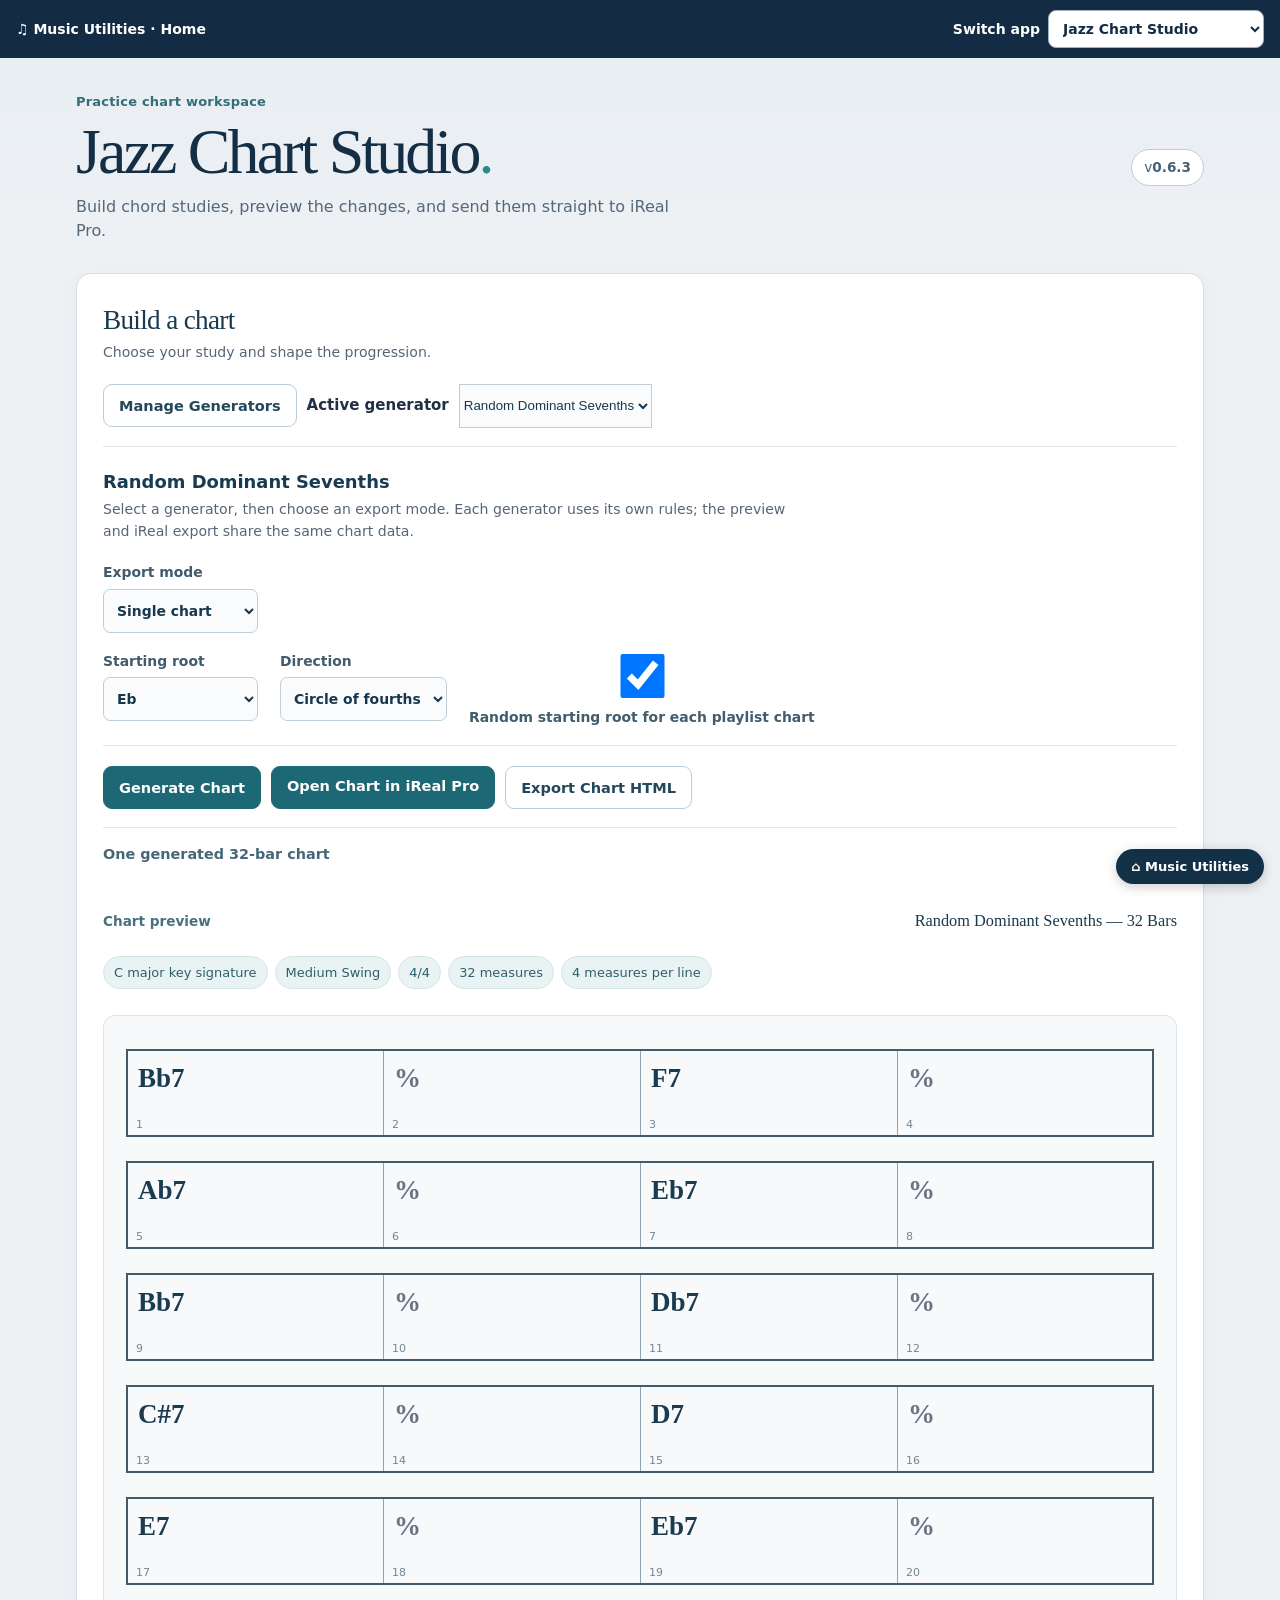
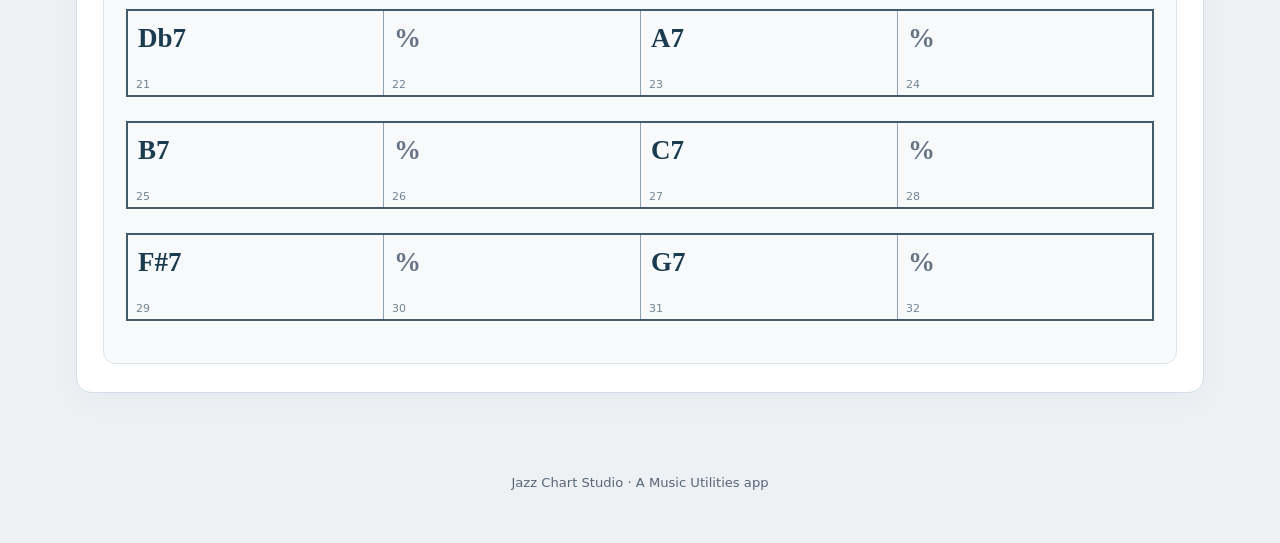
==== commit f468983b: "Redirect old Jazz Chart Studio URL to v0.6.3" ====
--- a/jazz-chart-studio-v0.6.2/index.html
+++ b/jazz-chart-studio-v0.6.2/index.html
@@ -1,20 +1 @@
-<!doctype html>
-<html lang="en"><head><meta charset="utf-8"><meta name="viewport" content="width=device-width, initial-scale=1"><title>Jazz Chart Studio</title><link rel="stylesheet" href="css/style.css"></head>
-<body><nav aria-label="Music Utilities navigation" style="display:flex;align-items:center;justify-content:space-between;gap:12px;flex-wrap:wrap;padding:10px 16px;background:#142c43;color:#fff;font:600 14px system-ui,-apple-system,sans-serif;position:relative;z-index:100"><a href="../index.html" style="color:#fff;text-decoration:none;font-weight:750">♫ Music Utilities · Home</a><label style="display:flex;align-items:center;gap:8px;color:#fff">Switch app <select aria-label="Switch application" onchange="if(this.value)window.location.assign(this.value)" style="max-width:220px;min-height:38px;padding:7px 10px;border:1px solid #9fb0c0;border-radius:8px;background:#fff;color:#142c43;font:600 14px system-ui"><option value="" selected>Jazz Chart Studio</option><option value="../index.html">Home</option><option value="../Spotify-Setlist-Builder.html">Spotify Setlist Builder</option></select></label></nav><main class="wrap"><header class="studio-header"><div><p class="studio-kicker">Practice chart workspace</p><h1>Jazz Chart Studio<span class="studio-period">.</span></h1><p class="muted">Build chord studies, preview the changes, and send them straight to iReal Pro.</p></div><span class="version-pill">v<strong id="app-version">0.6.3</strong></span></header>
-<section class="panel workspace"><div class="workspace-heading"><div><h2>Build a chart</h2><p class="muted">Choose your study and shape the progression.</p></div></div><div class="actions generator-toolbar"><button id="manage-generators">Manage Generators</button><label>Active generator <select id="generator-select"></select></label></div><div id="generator-manager" class="panel" hidden><h2>Manage Generators</h2><p class="muted">Import legacy JSON generators or schemaVersion 1 definitions. Imported generators are stored in this browser. Built-in generators cannot be permanently deleted.</p><div id="generator-list"></div><div class="actions"><label>Add generator JSON <input id="generator-file" type="file" accept=".json,application/json"></label><button id="export-generator">Download Selected Generator JSON</button></div><p id="generator-message" role="status"></p></div><h2 id="generator-heading">Random Dominant Sevenths</h2>
-<p class="muted">Select a generator, then choose an export mode. Each generator uses its own rules; the preview and iReal export share the same chart data.</p>
-<div class="options"><label>Export mode <select id="export-mode"><option value="chart">Single chart</option><option value="playlist">Playlist</option></select></label><label id="playlist-count-label" hidden>Charts in playlist <input type="number" id="playlist-count" value="12" min="2" max="50" step="1"></label></div>
-<div id="circle-options" class="options" hidden><label>Starting root <select id="starting-key"><option value="C">C</option><option value="Db">Db</option><option value="D">D</option><option value="Eb" selected>Eb</option><option value="E">E</option><option value="F">F</option><option value="F#">F#</option><option value="Gb">Gb</option><option value="G">G</option><option value="Ab">Ab</option><option value="A">A</option><option value="Bb">Bb</option><option value="B">B</option><option value="C#">C#</option><option value="D#">D#</option><option value="G#">G#</option><option value="A#">A#</option></select></label><label>Direction <select id="circle-direction"><option value="fourths">Circle of fourths</option><option value="fifths">Circle of fifths</option></select></label><label id="random-start-label" hidden><input type="checkbox" id="random-starts" checked> Random starting root for each playlist chart</label></div>
-<div class="actions main-actions"><button class="primary" id="generate">Generate chart</button><a id="open-ireal" class="action-link primary" href="#">Open Chart in iReal Pro</a><button id="download-ireal">Export iReal HTML</button></div>
-<div id="batch-summary" aria-live="polite"></div><div id="playlist-navigator" class="actions" hidden><label for="chart-select">Preview chart <select id="chart-select"></select></label></div>
-<div class="preview-heading"><span>Chart preview</span><h3 id="preview-title">Random Dominant Sevenths</h3></div><div id="meta"></div><div id="score" aria-label="Generated chord chart"></div></section>
-<section class="status-region"><p id="status" role="status" aria-live="polite"></p></section>
-<div hidden aria-hidden="true">
-  <div id="checks"></div>
-  <a id="official" href="#"></a><a id="simple" href="#"></a>
-  <input id="genuine-file" type="file"><a id="genuine-link" href="#"></a>
-  <textarea id="notes"></textarea><textarea id="result-json"></textarea>
-  <button id="copy-results"></button><button id="share-results"></button>
-  <button id="download-results"></button><button id="select-results"></button>
-</div>
-<footer class="muted">Jazz Chart Studio · A Music Utilities app</footer></main><script src="js/app.js" defer></script><a href="../index.html" style="position:fixed;bottom:16px;right:16px;z-index:999999;background:#123147;color:white;padding:10px 15px;border-radius:24px;text-decoration:none;font:600 13px system-ui;box-shadow:0 3px 12px #0003">⌂ Music Utilities</a></body></html>
+<!doctype html><html lang="en"><head><meta charset="utf-8"><meta http-equiv="refresh" content="0;url=../jazz-chart-studio-v0.6.3/index.html"><title>Jazz Chart Studio — Moved</title><script>location.replace("../jazz-chart-studio-v0.6.3/index.html"+location.search+location.hash)</script></head><body><p>Jazz Chart Studio has moved to <a href="../jazz-chart-studio-v0.6.3/index.html">the current version</a>.</p></body></html>
